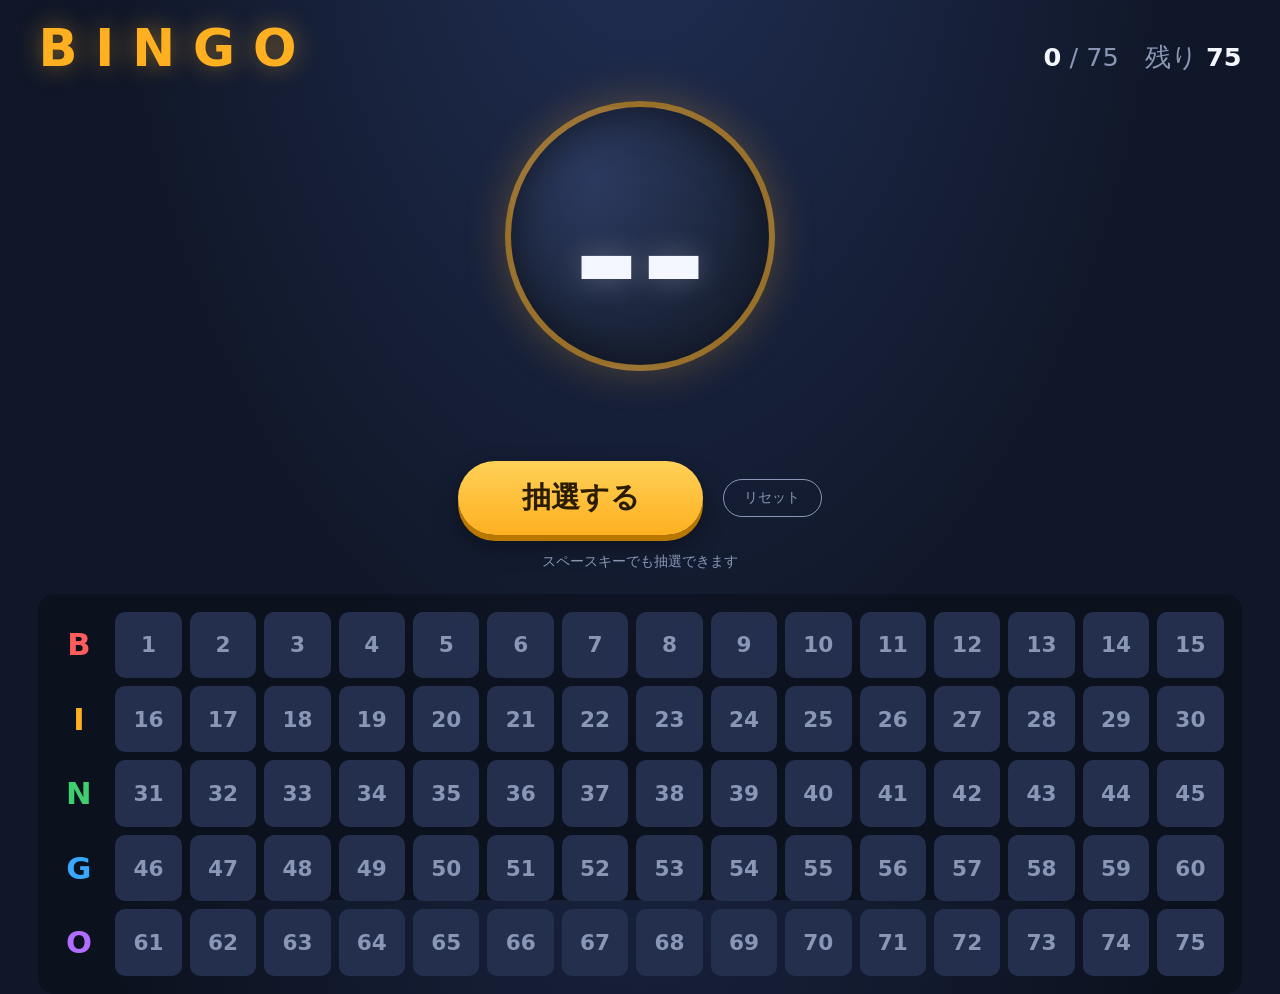
==== index.html @ 4da8133f "feat: ビンゴ番号抽選マシン（1〜75）を作成 スクリーン投影用の数字ビンゴ抽選マシン。静的HTML/CSS/JSのみで動作。  - ルーレット演出付きの番号抽選（重複なし・全75番号） - BI" ====
<!DOCTYPE html>
<html lang="ja">
<head>
  <meta charset="UTF-8">
  <meta name="viewport" content="width=device-width, initial-scale=1.0">
  <title>ビンゴ抽選マシン</title>
  <link rel="stylesheet" href="style.css">
</head>
<body>
  <main class="stage">
    <header class="header">
      <h1 class="title">BINGO</h1>
      <div class="counter">
        <span id="drawn-count">0</span> / 75　残り <span id="remaining-count">75</span>
      </div>
    </header>

    <section class="drum-area">
      <div class="drum" id="drum">
        <span class="drum-letter" id="drum-letter">&nbsp;</span>
        <span class="drum-number" id="drum-number">--</span>
      </div>
      <div class="recent" id="recent" aria-label="直近の番号"></div>
      <div class="controls">
        <button type="button" class="draw-button" id="draw-button">抽選する</button>
        <button type="button" class="reset-button" id="reset-button">リセット</button>
      </div>
      <p class="hint">スペースキーでも抽選できます</p>
    </section>

    <section class="board" id="board" aria-label="抽選済み番号ボード"></section>
  </main>

  <script src="app.js"></script>
</body>
</html>
---- style.css ----
:root {
  --bg: #101728;
  --bg-panel: #1a2338;
  --text: #f4f7ff;
  --text-dim: #8a96b5;
  --accent: #ffb020;
  --accent-strong: #ff5d5d;
  --cell: #232f4d;
  --cell-hit: #ffb020;
  --cell-hit-text: #2a1c00;
  --letter-b: #ff5d5d;
  --letter-i: #ffb020;
  --letter-n: #3ecf6e;
  --letter-g: #38a8ff;
  --letter-o: #b06dff;
}

* {
  margin: 0;
  padding: 0;
  box-sizing: border-box;
}

html, body {
  height: 100%;
}

body {
  background: radial-gradient(ellipse at 50% -20%, #223056 0%, var(--bg) 60%);
  color: var(--text);
  font-family: "Hiragino Sans", "Noto Sans JP", system-ui, sans-serif;
  display: flex;
  justify-content: center;
}

.stage {
  width: min(1400px, 100%);
  min-height: 100%;
  display: flex;
  flex-direction: column;
  align-items: center;
  padding: 2vh 3vw 4vh;
  gap: 2.5vh;
}

.header {
  width: 100%;
  display: flex;
  align-items: baseline;
  justify-content: space-between;
}

.title {
  font-size: clamp(28px, 4vw, 56px);
  letter-spacing: 0.35em;
  color: var(--accent);
  text-shadow: 0 0 24px rgba(255, 176, 32, 0.45);
}

.counter {
  font-size: clamp(16px, 2vw, 28px);
  color: var(--text-dim);
  font-variant-numeric: tabular-nums;
}

.counter span {
  color: var(--text);
  font-weight: 700;
}

/* ---- 抽選ドラム ---- */

.drum-area {
  display: flex;
  flex-direction: column;
  align-items: center;
  gap: 2vh;
}

.drum {
  width: clamp(220px, 30vh, 340px);
  height: clamp(220px, 30vh, 340px);
  border-radius: 50%;
  background: radial-gradient(circle at 32% 28%, #2c3a60 0%, var(--bg-panel) 65%);
  border: 6px solid rgba(255, 176, 32, 0.55);
  box-shadow:
    0 0 40px rgba(255, 176, 32, 0.25),
    inset 0 0 40px rgba(0, 0, 0, 0.5);
  display: flex;
  flex-direction: column;
  align-items: center;
  justify-content: center;
  gap: 0;
}

.drum.spinning {
  animation: drum-glow 0.4s ease-in-out infinite alternate;
}

.drum.settled {
  animation: drum-pop 0.45s ease-out;
}

@keyframes drum-glow {
  from { box-shadow: 0 0 30px rgba(255, 176, 32, 0.2), inset 0 0 40px rgba(0, 0, 0, 0.5); }
  to   { box-shadow: 0 0 70px rgba(255, 176, 32, 0.6), inset 0 0 40px rgba(0, 0, 0, 0.5); }
}

@keyframes drum-pop {
  0%   { transform: scale(0.92); }
  55%  { transform: scale(1.06); }
  100% { transform: scale(1); }
}

.drum-letter {
  font-size: clamp(28px, 5vh, 52px);
  font-weight: 800;
  line-height: 1;
}

.drum-number {
  font-size: clamp(96px, 18vh, 190px);
  font-weight: 800;
  line-height: 1.05;
  font-variant-numeric: tabular-nums;
  text-shadow: 0 0 30px rgba(255, 255, 255, 0.25);
}

.letter-B { color: var(--letter-b); }
.letter-I { color: var(--letter-i); }
.letter-N { color: var(--letter-n); }
.letter-G { color: var(--letter-g); }
.letter-O { color: var(--letter-o); }

/* ---- 直近の番号 ---- */

.recent {
  display: flex;
  gap: 12px;
  min-height: clamp(40px, 6vh, 56px);
  align-items: center;
}

.recent-chip {
  min-width: clamp(40px, 6vh, 56px);
  height: clamp(40px, 6vh, 56px);
  padding: 0 10px;
  border-radius: 999px;
  background: var(--bg-panel);
  border: 2px solid var(--text-dim);
  color: var(--text);
  display: flex;
  align-items: center;
  justify-content: center;
  font-size: clamp(18px, 3vh, 28px);
  font-weight: 700;
  font-variant-numeric: tabular-nums;
}

.recent-chip.latest {
  border-color: var(--accent);
  color: var(--accent);
  box-shadow: 0 0 16px rgba(255, 176, 32, 0.5);
}

/* ---- 操作 ---- */

.controls {
  display: flex;
  align-items: center;
  gap: 20px;
}

.draw-button {
  font-size: clamp(22px, 3.2vh, 34px);
  font-weight: 800;
  padding: 0.6em 2.2em;
  border: none;
  border-radius: 999px;
  cursor: pointer;
  color: #2a1c00;
  background: linear-gradient(180deg, #ffd158 0%, var(--accent) 100%);
  box-shadow: 0 6px 0 #b87700, 0 10px 24px rgba(0, 0, 0, 0.4);
  transition: transform 0.08s ease, box-shadow 0.08s ease;
}

.draw-button:hover:not(:disabled) {
  filter: brightness(1.06);
}

.draw-button:active:not(:disabled) {
  transform: translateY(4px);
  box-shadow: 0 2px 0 #b87700, 0 6px 16px rgba(0, 0, 0, 0.4);
}

.draw-button:disabled {
  cursor: default;
  filter: grayscale(0.6) brightness(0.7);
  box-shadow: 0 6px 0 #555, 0 10px 24px rgba(0, 0, 0, 0.3);
}

.reset-button {
  font-size: clamp(13px, 1.6vh, 17px);
  padding: 0.6em 1.4em;
  border-radius: 999px;
  border: 1px solid var(--text-dim);
  background: transparent;
  color: var(--text-dim);
  cursor: pointer;
}

.reset-button:hover {
  color: var(--accent-strong);
  border-color: var(--accent-strong);
}

.hint {
  color: var(--text-dim);
  font-size: clamp(12px, 1.5vh, 16px);
}

/* ---- 履歴ボード ---- */

.board {
  width: 100%;
  display: grid;
  grid-template-columns: auto 1fr;
  gap: 8px 14px;
  background: rgba(0, 0, 0, 0.25);
  border-radius: 16px;
  padding: clamp(12px, 2vh, 24px);
}

.board-letter {
  font-size: clamp(20px, 3.4vh, 40px);
  font-weight: 800;
  display: flex;
  align-items: center;
  justify-content: center;
  width: clamp(32px, 5vh, 56px);
}

.board-row {
  display: grid;
  grid-template-columns: repeat(15, minmax(0, 1fr));
  gap: 8px;
  min-width: 0;
}

.board-cell {
  aspect-ratio: 1;
  border-radius: 10px;
  background: var(--cell);
  color: var(--text-dim);
  display: flex;
  align-items: center;
  justify-content: center;
  font-size: clamp(14px, 2.4vh, 28px);
  font-weight: 700;
  font-variant-numeric: tabular-nums;
  transition: background 0.25s ease, color 0.25s ease;
}

.board-cell.hit {
  background: var(--cell-hit);
  color: var(--cell-hit-text);
}

.board-cell.latest {
  animation: cell-pulse 1s ease-in-out infinite;
  outline: 3px solid #fff;
  outline-offset: 2px;
}

@keyframes cell-pulse {
  0%, 100% { transform: scale(1); }
  50%      { transform: scale(1.12); }
}

@media (max-width: 760px) {
  .board-row {
    gap: 4px;
  }
  .board {
    gap: 6px 8px;
  }
}
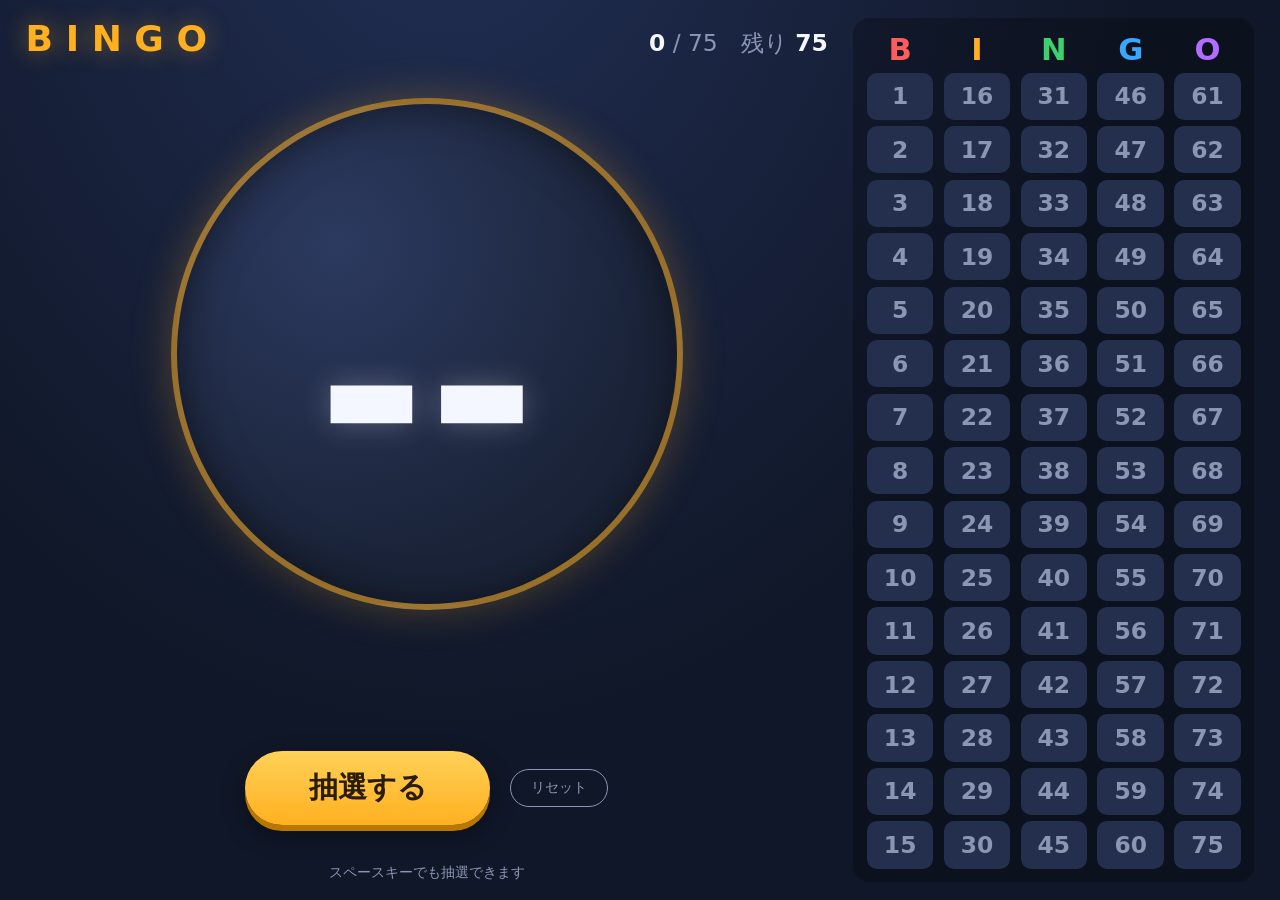
==== commit 86dfdaf3: "feat: 左右2カラム（2:1）レイアウトで抽選番号を大型化 - 画面を 2:1 の左右分割にし、左に抽選ドラム・直近番号・操作、右に履歴ボードを配置 - ドラム径を画面サイズ連動（min(58vh" ====
--- a/index.html
+++ b/index.html
@@ -8,14 +8,14 @@
 </head>
 <body>
   <main class="stage">
-    <header class="header">
-      <h1 class="title">BINGO</h1>
-      <div class="counter">
-        <span id="drawn-count">0</span> / 75　残り <span id="remaining-count">75</span>
-      </div>
-    </header>
+    <section class="main-panel">
+      <header class="header">
+        <h1 class="title">BINGO</h1>
+        <div class="counter">
+          <span id="drawn-count">0</span> / 75　残り <span id="remaining-count">75</span>
+        </div>
+      </header>
 
-    <section class="drum-area">
       <div class="drum" id="drum">
         <span class="drum-letter" id="drum-letter">&nbsp;</span>
         <span class="drum-number" id="drum-number">--</span>
@@ -28,7 +28,7 @@
       <p class="hint">スペースキーでも抽選できます</p>
     </section>
 
-    <section class="board" id="board" aria-label="抽選済み番号ボード"></section>
+    <aside class="board" id="board" aria-label="抽選済み番号ボード"></aside>
   </main>
 
   <script src="app.js"></script>
--- a/style.css
+++ b/style.css
@@ -13,6 +13,8 @@
   --letter-n: #3ecf6e;
   --letter-g: #38a8ff;
   --letter-o: #b06dff;
+  /* 抽選ドラムの直径: 高さ・横幅の小さい方に合わせる */
+  --drum-size: min(58vh, 40vw);
 }
 
 * {
@@ -26,21 +28,28 @@
 }
 
 body {
-  background: radial-gradient(ellipse at 50% -20%, #223056 0%, var(--bg) 60%);
+  background: radial-gradient(ellipse at 35% -20%, #223056 0%, var(--bg) 60%);
   color: var(--text);
   font-family: "Hiragino Sans", "Noto Sans JP", system-ui, sans-serif;
-  display: flex;
-  justify-content: center;
-}
+}
+
+/* ---- 2:1 の左右分割 ---- */
 
 .stage {
-  width: min(1400px, 100%);
-  min-height: 100%;
+  height: 100vh;
+  display: grid;
+  grid-template-columns: 2fr 1fr;
+  gap: 2vw;
+  padding: 2vh 2vw;
+}
+
+.main-panel {
+  min-width: 0;
   display: flex;
   flex-direction: column;
   align-items: center;
-  padding: 2vh 3vw 4vh;
-  gap: 2.5vh;
+  justify-content: space-between;
+  gap: 1.5vh;
 }
 
 .header {
@@ -51,14 +60,14 @@
 }
 
 .title {
-  font-size: clamp(28px, 4vw, 56px);
+  font-size: clamp(28px, 4vh, 52px);
   letter-spacing: 0.35em;
   color: var(--accent);
   text-shadow: 0 0 24px rgba(255, 176, 32, 0.45);
 }
 
 .counter {
-  font-size: clamp(16px, 2vw, 28px);
+  font-size: clamp(16px, 2.6vh, 30px);
   color: var(--text-dim);
   font-variant-numeric: tabular-nums;
 }
@@ -70,16 +79,9 @@
 
 /* ---- 抽選ドラム ---- */
 
-.drum-area {
-  display: flex;
-  flex-direction: column;
-  align-items: center;
-  gap: 2vh;
-}
-
 .drum {
-  width: clamp(220px, 30vh, 340px);
-  height: clamp(220px, 30vh, 340px);
+  width: var(--drum-size);
+  height: var(--drum-size);
   border-radius: 50%;
   background: radial-gradient(circle at 32% 28%, #2c3a60 0%, var(--bg-panel) 65%);
   border: 6px solid rgba(255, 176, 32, 0.55);
@@ -90,7 +92,6 @@
   flex-direction: column;
   align-items: center;
   justify-content: center;
-  gap: 0;
 }
 
 .drum.spinning {
@@ -113,13 +114,13 @@
 }
 
 .drum-letter {
-  font-size: clamp(28px, 5vh, 52px);
+  font-size: calc(var(--drum-size) * 0.14);
   font-weight: 800;
   line-height: 1;
 }
 
 .drum-number {
-  font-size: clamp(96px, 18vh, 190px);
+  font-size: calc(var(--drum-size) * 0.52);
   font-weight: 800;
   line-height: 1.05;
   font-variant-numeric: tabular-nums;
@@ -137,13 +138,13 @@
 .recent {
   display: flex;
   gap: 12px;
-  min-height: clamp(40px, 6vh, 56px);
+  min-height: clamp(40px, 7vh, 64px);
   align-items: center;
 }
 
 .recent-chip {
-  min-width: clamp(40px, 6vh, 56px);
-  height: clamp(40px, 6vh, 56px);
+  min-width: clamp(40px, 7vh, 64px);
+  height: clamp(40px, 7vh, 64px);
   padding: 0 10px;
   border-radius: 999px;
   background: var(--bg-panel);
@@ -152,7 +153,7 @@
   display: flex;
   align-items: center;
   justify-content: center;
-  font-size: clamp(18px, 3vh, 28px);
+  font-size: clamp(18px, 3.4vh, 32px);
   font-weight: 700;
   font-variant-numeric: tabular-nums;
 }
@@ -219,43 +220,42 @@
   font-size: clamp(12px, 1.5vh, 16px);
 }
 
-/* ---- 履歴ボード ---- */
+/* ---- 履歴ボード（縦型: B〜O の5列 × 15行） ---- */
 
 .board {
-  width: 100%;
+  min-width: 0;
   display: grid;
-  grid-template-columns: auto 1fr;
-  gap: 8px 14px;
+  grid-template-columns: repeat(5, minmax(0, 1fr));
+  gap: clamp(6px, 0.8vw, 12px);
   background: rgba(0, 0, 0, 0.25);
   border-radius: 16px;
-  padding: clamp(12px, 2vh, 24px);
+  padding: clamp(10px, 1.5vh, 20px);
+}
+
+.board-col {
+  min-width: 0;
+  display: grid;
+  grid-template-rows: auto repeat(15, minmax(0, 1fr));
+  gap: clamp(4px, 0.7vh, 8px);
 }
 
 .board-letter {
-  font-size: clamp(20px, 3.4vh, 40px);
-  font-weight: 800;
-  display: flex;
-  align-items: center;
-  justify-content: center;
-  width: clamp(32px, 5vh, 56px);
-}
-
-.board-row {
-  display: grid;
-  grid-template-columns: repeat(15, minmax(0, 1fr));
-  gap: 8px;
-  min-width: 0;
+  font-size: clamp(18px, 3.4vh, 40px);
+  font-weight: 800;
+  display: flex;
+  align-items: center;
+  justify-content: center;
 }
 
 .board-cell {
-  aspect-ratio: 1;
+  min-height: 0;
   border-radius: 10px;
   background: var(--cell);
   color: var(--text-dim);
   display: flex;
   align-items: center;
   justify-content: center;
-  font-size: clamp(14px, 2.4vh, 28px);
+  font-size: clamp(13px, 2.6vh, 30px);
   font-weight: 700;
   font-variant-numeric: tabular-nums;
   transition: background 0.25s ease, color 0.25s ease;
@@ -269,19 +269,28 @@
 .board-cell.latest {
   animation: cell-pulse 1s ease-in-out infinite;
   outline: 3px solid #fff;
-  outline-offset: 2px;
+  outline-offset: -1px;
 }
 
 @keyframes cell-pulse {
   0%, 100% { transform: scale(1); }
-  50%      { transform: scale(1.12); }
-}
-
-@media (max-width: 760px) {
-  .board-row {
-    gap: 4px;
+  50%      { transform: scale(1.08); }
+}
+
+/* ---- 狭い画面では縦積みにフォールバック ---- */
+
+@media (max-width: 900px) {
+  :root {
+    --drum-size: min(38vh, 70vw);
   }
-  .board {
-    gap: 6px 8px;
+  .stage {
+    height: auto;
+    min-height: 100vh;
+    grid-template-columns: 1fr;
+    gap: 3vh;
   }
-}
+  .board-col {
+    grid-template-rows: auto;
+    grid-auto-rows: minmax(32px, auto);
+  }
+}
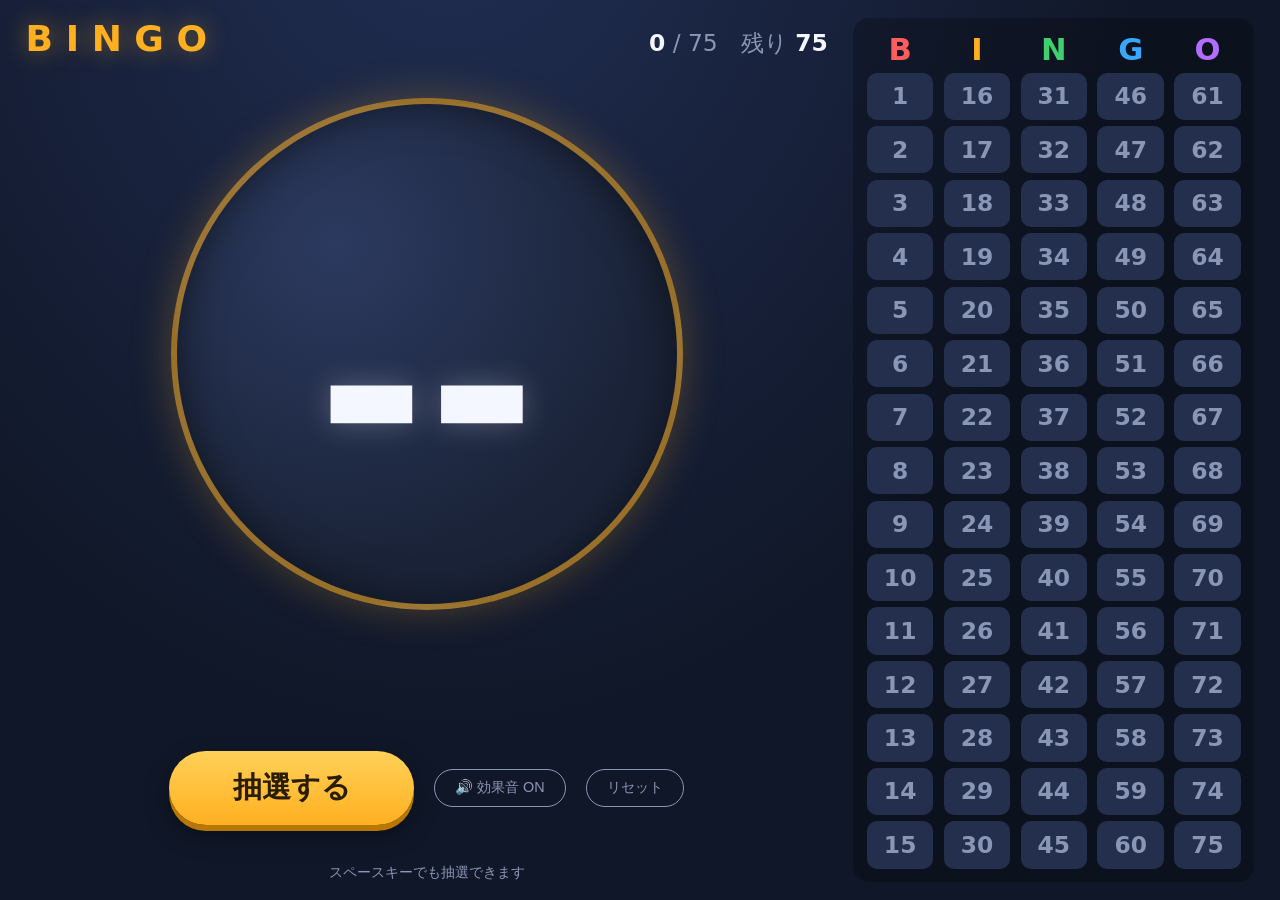
==== commit 5857329e: "feat: 抽選中のドラムロール効果音を追加 - Web Audio API で合成（音声ファイル・外部リソース不使用）   - 回転中: スネアの連打によるドラムロール（終盤クレッシェンド）   -" ====
--- a/index.html
+++ b/index.html
@@ -23,6 +23,7 @@
       <div class="recent" id="recent" aria-label="直近の番号"></div>
       <div class="controls">
         <button type="button" class="draw-button" id="draw-button">抽選する</button>
+        <button type="button" class="sound-button" id="sound-button" aria-pressed="true">🔊 効果音 ON</button>
         <button type="button" class="reset-button" id="reset-button">リセット</button>
       </div>
       <p class="hint">スペースキーでも抽選できます</p>
--- a/style.css
+++ b/style.css
@@ -200,7 +200,8 @@
   box-shadow: 0 6px 0 #555, 0 10px 24px rgba(0, 0, 0, 0.3);
 }
 
-.reset-button {
+.reset-button,
+.sound-button {
   font-size: clamp(13px, 1.6vh, 17px);
   padding: 0.6em 1.4em;
   border-radius: 999px;
@@ -208,6 +209,15 @@
   background: transparent;
   color: var(--text-dim);
   cursor: pointer;
+}
+
+.sound-button:hover {
+  color: var(--text);
+  border-color: var(--text);
+}
+
+.sound-button[aria-pressed="false"] {
+  opacity: 0.6;
 }
 
 .reset-button:hover {
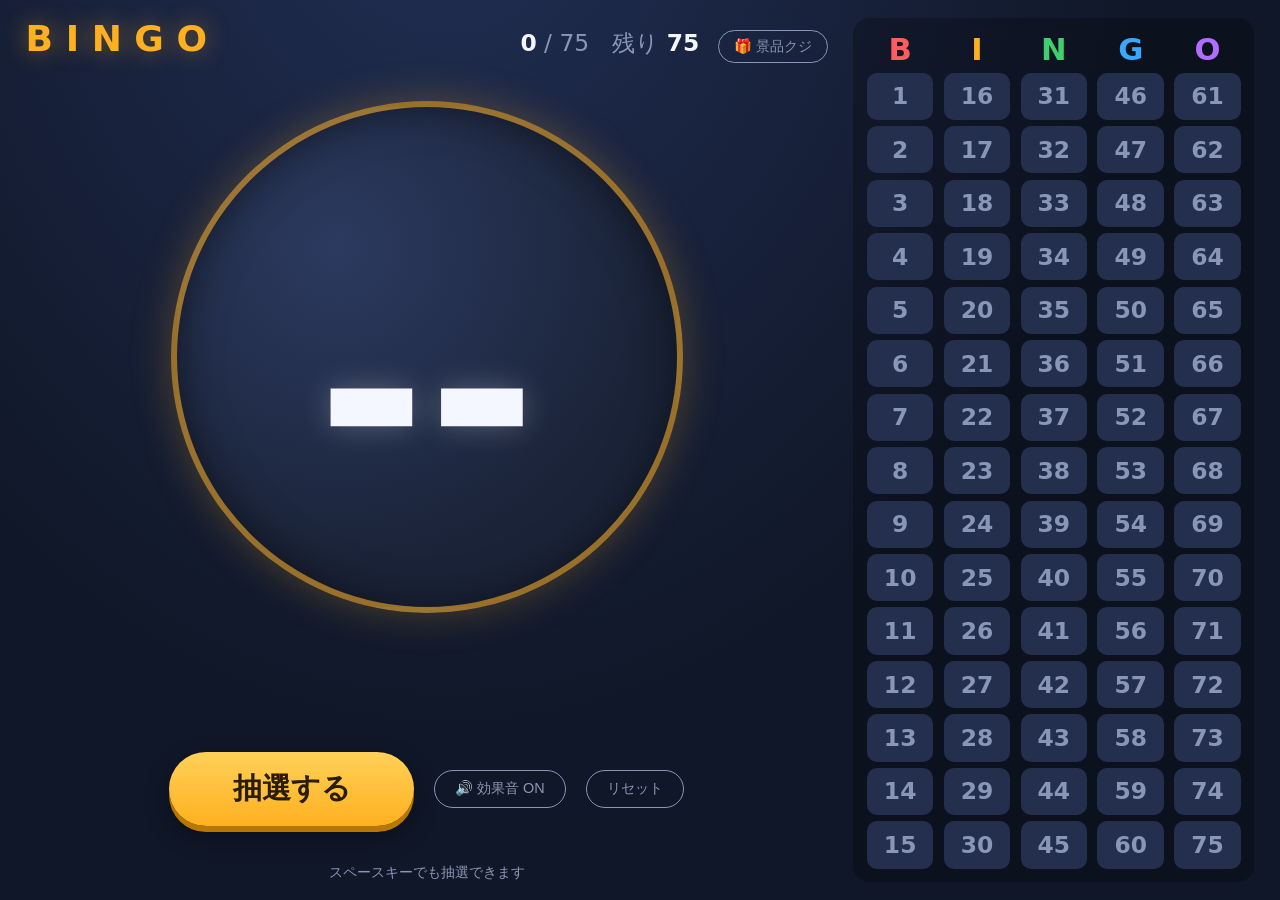
==== commit 3f099082: "feat: ビンゴ画面に景品クジ（/lottery）への導線を追加 - ヘッダー右（カウンター横）に小さなピル型リンク「🎁 景品クジ」を配置 - file:// でも遷移できるよう相対パス（lotte" ====
--- a/index.html
+++ b/index.html
@@ -11,8 +11,11 @@
     <section class="main-panel">
       <header class="header">
         <h1 class="title">BINGO</h1>
-        <div class="counter">
-          <span id="drawn-count">0</span> / 75　残り <span id="remaining-count">75</span>
+        <div class="header-right">
+          <div class="counter">
+            <span id="drawn-count">0</span> / 75　残り <span id="remaining-count">75</span>
+          </div>
+          <a class="page-nav" href="lottery/index.html">🎁 景品クジ</a>
         </div>
       </header>
 
@@ -32,6 +35,7 @@
     <aside class="board" id="board" aria-label="抽選済み番号ボード"></aside>
   </main>
 
+  <script src="sound-data.js"></script>
   <script src="app.js"></script>
 </body>
 </html>
--- a/style.css
+++ b/style.css
@@ -66,10 +66,31 @@
   text-shadow: 0 0 24px rgba(255, 176, 32, 0.45);
 }
 
+.header-right {
+  display: flex;
+  align-items: baseline;
+  gap: clamp(12px, 1.5vw, 24px);
+}
+
 .counter {
   font-size: clamp(16px, 2.6vh, 30px);
   color: var(--text-dim);
   font-variant-numeric: tabular-nums;
+}
+
+.page-nav {
+  font-size: clamp(12px, 1.6vh, 16px);
+  padding: 0.4em 1em;
+  border-radius: 999px;
+  border: 1px solid var(--text-dim);
+  color: var(--text-dim);
+  text-decoration: none;
+  white-space: nowrap;
+}
+
+.page-nav:hover {
+  color: var(--accent);
+  border-color: var(--accent);
 }
 
 .counter span {
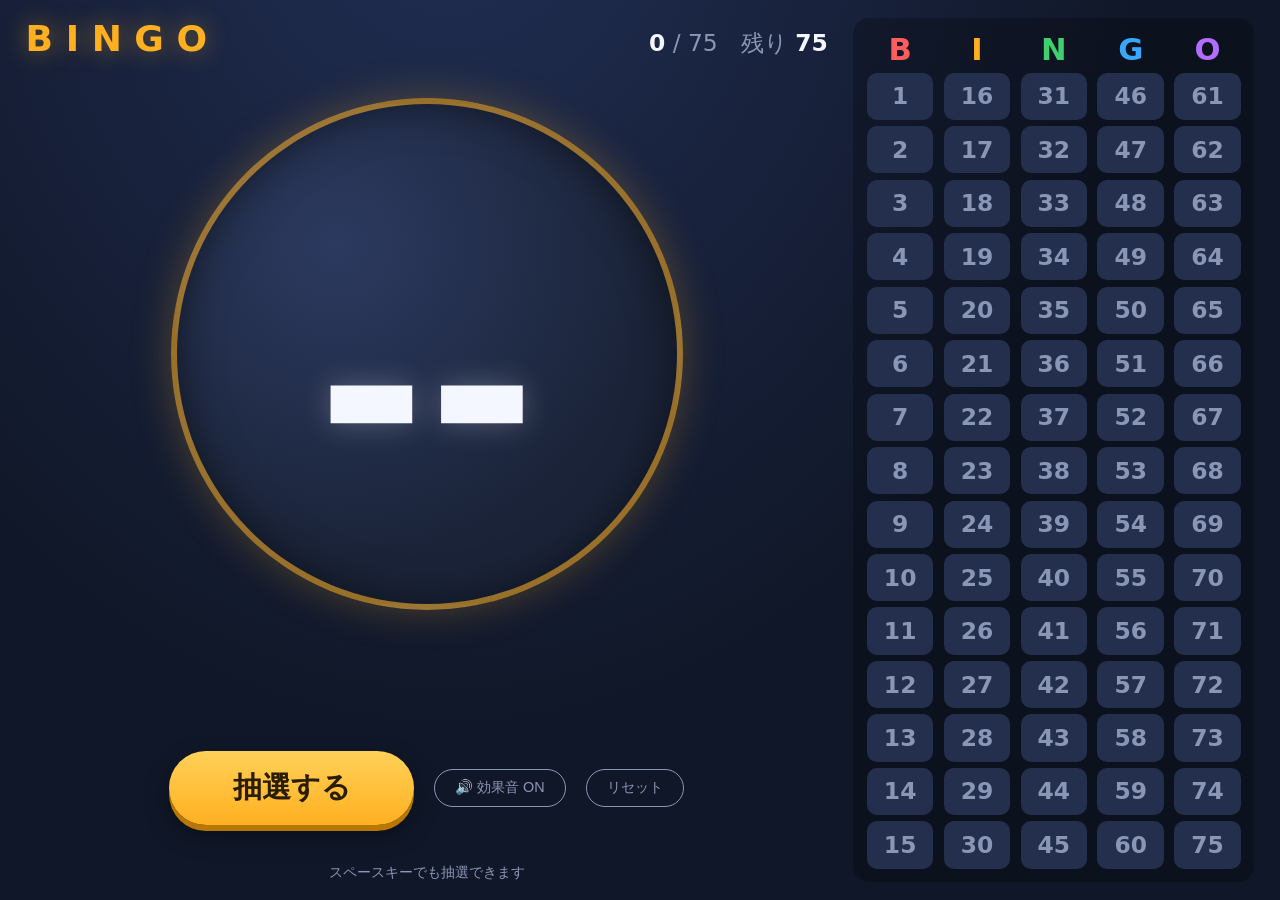
==== commit 5a4a5d9d: "Revert "Merge pull request #16 from hico-mrmgn/15-link-to-lottery" This reverts commit 99f6cf6da85eb" ====
--- a/index.html
+++ b/index.html
@@ -11,11 +11,8 @@
     <section class="main-panel">
       <header class="header">
         <h1 class="title">BINGO</h1>
-        <div class="header-right">
-          <div class="counter">
-            <span id="drawn-count">0</span> / 75　残り <span id="remaining-count">75</span>
-          </div>
-          <a class="page-nav" href="lottery/index.html">🎁 景品クジ</a>
+        <div class="counter">
+          <span id="drawn-count">0</span> / 75　残り <span id="remaining-count">75</span>
         </div>
       </header>
 
--- a/style.css
+++ b/style.css
@@ -66,31 +66,10 @@
   text-shadow: 0 0 24px rgba(255, 176, 32, 0.45);
 }
 
-.header-right {
-  display: flex;
-  align-items: baseline;
-  gap: clamp(12px, 1.5vw, 24px);
-}
-
 .counter {
   font-size: clamp(16px, 2.6vh, 30px);
   color: var(--text-dim);
   font-variant-numeric: tabular-nums;
-}
-
-.page-nav {
-  font-size: clamp(12px, 1.6vh, 16px);
-  padding: 0.4em 1em;
-  border-radius: 999px;
-  border: 1px solid var(--text-dim);
-  color: var(--text-dim);
-  text-decoration: none;
-  white-space: nowrap;
-}
-
-.page-nav:hover {
-  color: var(--accent);
-  border-color: var(--accent);
 }
 
 .counter span {
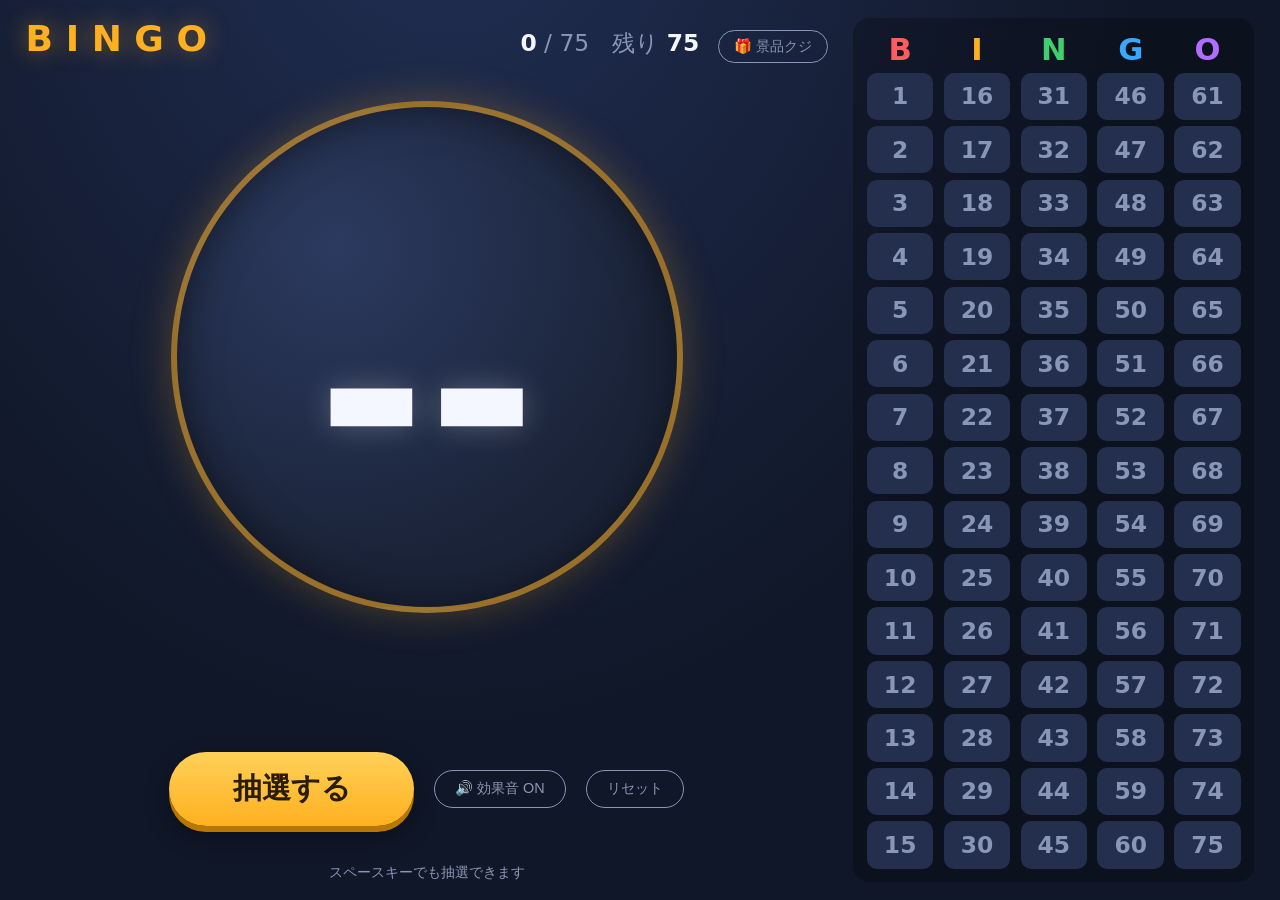
==== commit eb5e01af: "Merge pull request #20 from hico-mrmgn/15-link-to-lottery-v2 feat: ビンゴ画面に景品クジ（/lottery）への導線を追加（再提出）" ====
--- a/index.html
+++ b/index.html
@@ -11,8 +11,11 @@
     <section class="main-panel">
       <header class="header">
         <h1 class="title">BINGO</h1>
-        <div class="counter">
-          <span id="drawn-count">0</span> / 75　残り <span id="remaining-count">75</span>
+        <div class="header-right">
+          <div class="counter">
+            <span id="drawn-count">0</span> / 75　残り <span id="remaining-count">75</span>
+          </div>
+          <a class="page-nav" href="lottery/index.html">🎁 景品クジ</a>
         </div>
       </header>
 
--- a/style.css
+++ b/style.css
@@ -66,10 +66,31 @@
   text-shadow: 0 0 24px rgba(255, 176, 32, 0.45);
 }
 
+.header-right {
+  display: flex;
+  align-items: baseline;
+  gap: clamp(12px, 1.5vw, 24px);
+}
+
 .counter {
   font-size: clamp(16px, 2.6vh, 30px);
   color: var(--text-dim);
   font-variant-numeric: tabular-nums;
+}
+
+.page-nav {
+  font-size: clamp(12px, 1.6vh, 16px);
+  padding: 0.4em 1em;
+  border-radius: 999px;
+  border: 1px solid var(--text-dim);
+  color: var(--text-dim);
+  text-decoration: none;
+  white-space: nowrap;
+}
+
+.page-nav:hover {
+  color: var(--accent);
+  border-color: var(--accent);
 }
 
 .counter span {
